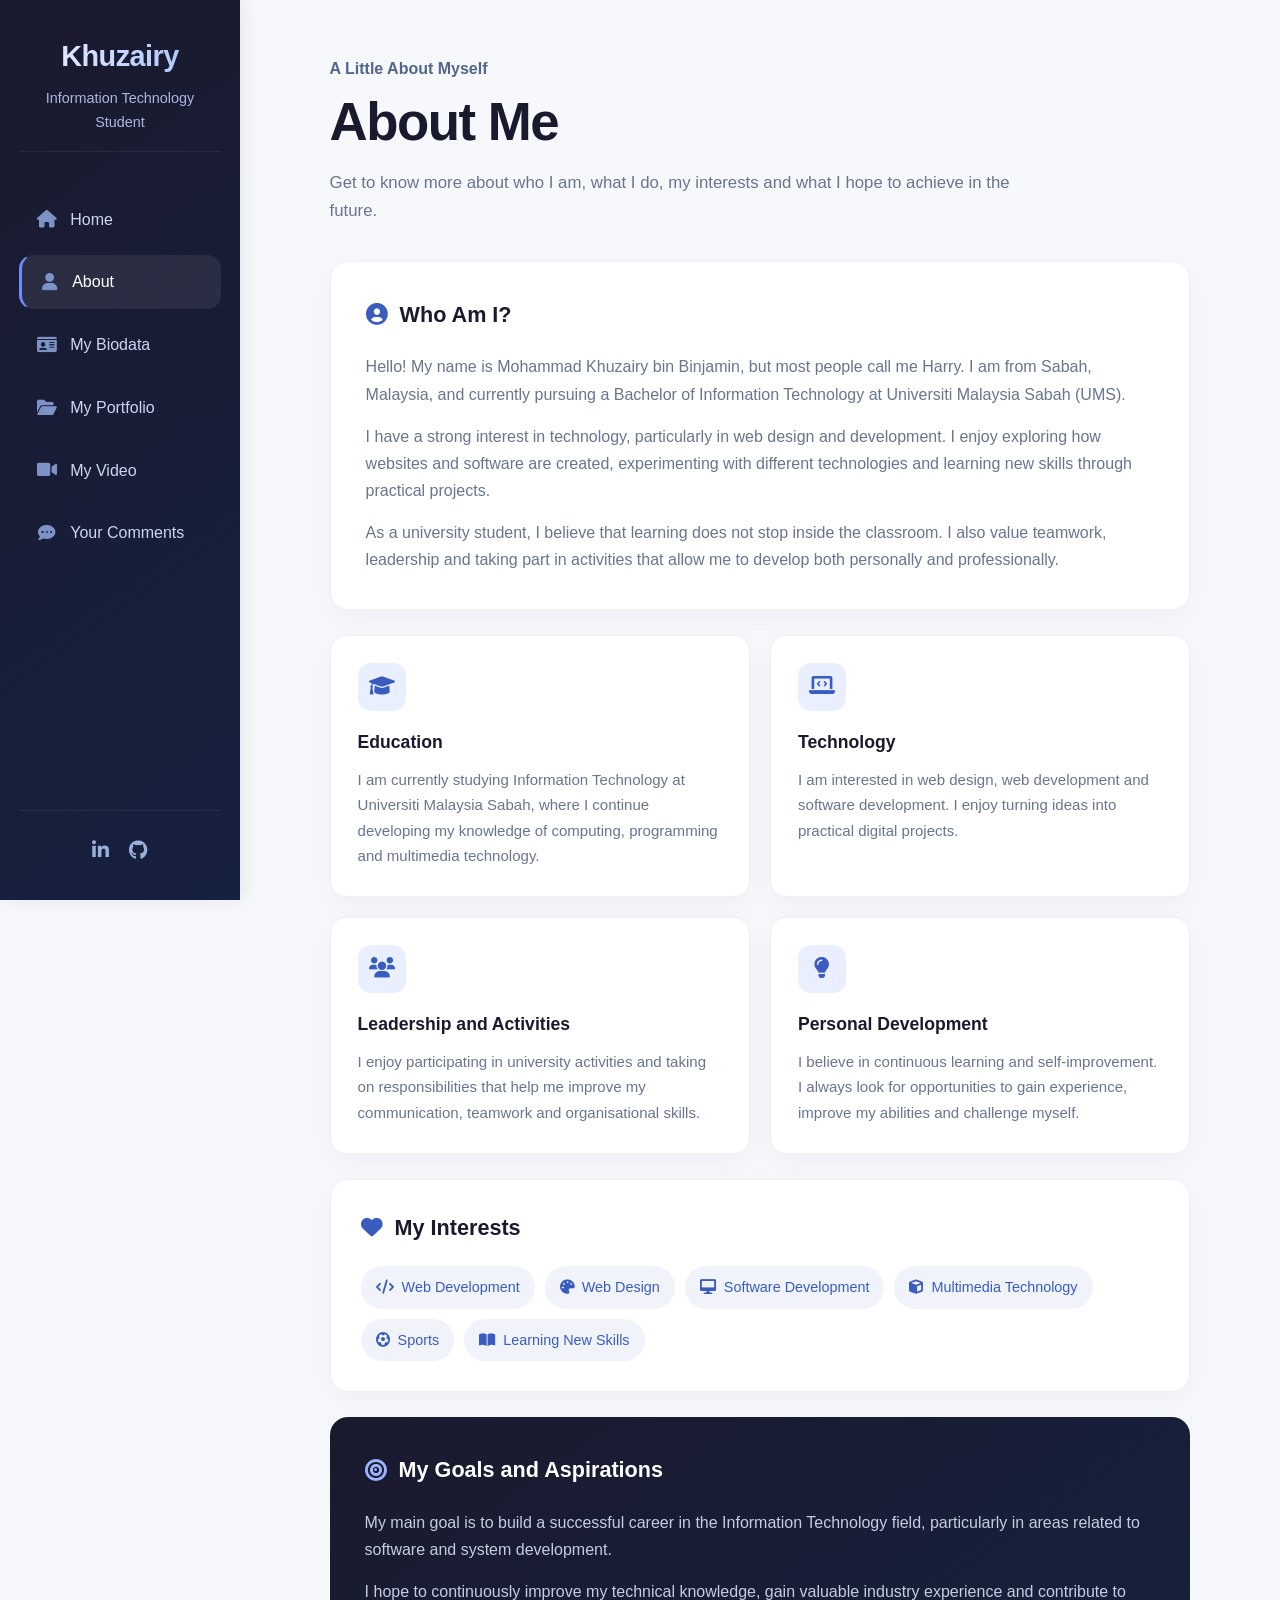
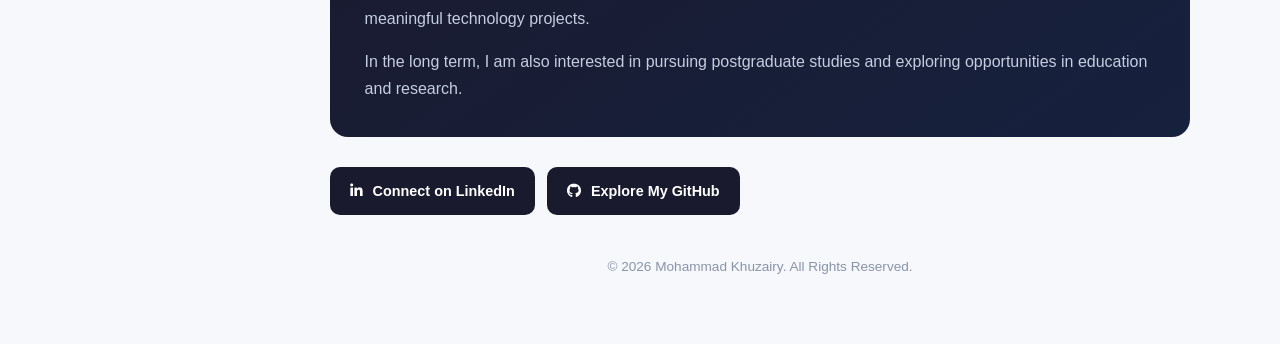
==== about.html @ 28a61d9a "Add files via upload" ====
<!DOCTYPE html>
<html lang="en">
<head>
    <meta charset="UTF-8">
    <meta name="viewport" content="width=device-width, initial-scale=1.0">
    <title>About Me | Khuzairy</title>

    <link rel="stylesheet" href="https://cdnjs.cloudflare.com/ajax/libs/font-awesome/6.0.0-beta3/css/all.min.css">

    <style>
        * {
            margin: 0;
            padding: 0;
            box-sizing: border-box;
        }

        html {
            scroll-behavior: smooth;
        }

        body {
            font-family: 'Inter', -apple-system, BlinkMacSystemFont, 'Segoe UI', sans-serif;
            background: #f6f8fc;
            color: #1e1e2f;
            line-height: 1.7;
        }

        /* SIDEBAR */

        .sidebar {
            width: 240px;
            height: 100vh;
            background: linear-gradient(145deg, #1a1a2e, #16213e);
            color: #f0f0f5;
            padding: 2rem 1.2rem;
            position: fixed;
            top: 0;
            left: 0;
            display: flex;
            flex-direction: column;
            align-items: center;
            text-align: center;
            box-shadow: 4px 0 20px rgba(0, 0, 0, 0.08);
            z-index: 10;
            overflow-y: auto;
            transition: all 0.2s;
        }

        .sidebar h2 {
            font-size: 1.8rem;
            font-weight: 600;
            letter-spacing: -0.5px;
            margin-bottom: 0.3rem;
            background: linear-gradient(to right, #e0e7ff, #b1c9ff);
            -webkit-background-clip: text;
            background-clip: text;
            color: transparent;
        }

        .sidebar .title-tag {
            color: #aab8e0;
            font-size: 0.9rem;
            font-weight: 400;
            margin-bottom: 2rem;
            border-bottom: 1px solid rgba(255, 255, 255, 0.06);
            padding-bottom: 1rem;
            width: 100%;
        }

        .sidebar-nav {
            width: 100%;
            display: flex;
            flex-direction: column;
            gap: 0.5rem;
            margin-top: 0.5rem;
        }

        .sidebar-nav a {
            display: flex;
            align-items: center;
            gap: 12px;
            color: #ccd6f0;
            text-decoration: none;
            padding: 0.8rem 1rem;
            border-radius: 14px;
            font-weight: 450;
            transition: all 0.2s ease;
            background: transparent;
            border: 1px solid transparent;
        }

        .sidebar-nav a i {
            width: 22px;
            font-size: 1.1rem;
            color: #7d93c7;
            transition: 0.2s;
        }

        .sidebar-nav a:hover {
            background: rgba(255, 255, 255, 0.07);
            color: white;
            border-color: rgba(255, 255, 255, 0.05);
            transform: translateX(4px);
        }

        .sidebar-nav a:hover i {
            color: #b7cdff;
        }

        .sidebar-nav a.active {
            background: rgba(255, 255, 255, 0.08);
            color: white;
            border-left: 3px solid #6d8cff;
        }

        .sidebar .social-links {
            margin-top: auto;
            padding-top: 1.5rem;
            display: flex;
            gap: 1.2rem;
            font-size: 1.2rem;
            color: #859bc9;
            border-top: 1px solid rgba(255, 255, 255, 0.06);
            width: 100%;
            justify-content: center;
        }

        .sidebar .social-links a {
            color: #9aafdb;
            transition: 0.2s;
        }

        .sidebar .social-links a:hover {
            color: white;
            transform: scale(1.1);
        }

        /* MOBILE MENU */

        .menu-toggle {
            display: none;
            position: fixed;
            top: 18px;
            right: 18px;
            z-index: 20;
            background: #1a1a2e;
            color: white;
            border: none;
            width: 44px;
            height: 44px;
            border-radius: 12px;
            font-size: 1.2rem;
            cursor: pointer;
        }

        /* MAIN CONTENT */

        .main-content {
            margin-left: 240px;
            min-height: 100vh;
            padding: 55px 7%;
        }

        .page-container {
            width: 100%;
            max-width: 1050px;
            margin: auto;
        }

        /* PAGE HEADER */

        .page-header {
            margin-bottom: 35px;
            animation: fadeInUp 0.8s ease;
        }

        .page-header .subtitle {
            color: #52658b;
            font-size: 1rem;
            font-weight: 600;
            margin-bottom: 8px;
        }

        .page-header h1 {
            font-size: clamp(2.3rem, 5vw, 3.3rem);
            color: #1a1a2e;
            letter-spacing: -1.5px;
            line-height: 1.2;
            margin-bottom: 15px;
        }

        .page-header p {
            color: #68758d;
            font-size: 1.05rem;
            max-width: 700px;
        }

        /* INTRODUCTION */

        .intro-section {
            background: white;
            padding: 35px;
            border-radius: 18px;
            border: 1px solid #edf0f7;
            box-shadow: 0 8px 30px rgba(26, 26, 46, 0.04);
            margin-bottom: 25px;
            animation: fadeIn 0.8s ease;
        }

        .section-heading {
            display: flex;
            align-items: center;
            gap: 12px;
            color: #1a1a2e;
            font-size: 1.35rem;
            margin-bottom: 20px;
        }

        .section-heading i {
            color: #3b5cbf;
        }

        .intro-section p {
            color: #68758d;
            margin-bottom: 15px;
            font-size: 1rem;
        }

        .intro-section p:last-child {
            margin-bottom: 0;
        }

        /* BACKGROUND CARDS */

        .background-grid {
            display: grid;
            grid-template-columns: repeat(2, 1fr);
            gap: 20px;
            margin-bottom: 25px;
        }

        .background-card {
            background: white;
            padding: 27px;
            border-radius: 16px;
            border: 1px solid #edf0f7;
            box-shadow: 0 8px 30px rgba(26, 26, 46, 0.04);
            transition: transform 0.25s ease;
        }

        .background-card:hover {
            transform: translateY(-4px);
        }

        .background-icon {
            width: 48px;
            height: 48px;
            display: flex;
            align-items: center;
            justify-content: center;
            background: #e9efff;
            color: #3b5cbf;
            border-radius: 13px;
            font-size: 1.3rem;
            margin-bottom: 17px;
        }

        .background-card h3 {
            color: #1a1a2e;
            font-size: 1.1rem;
            margin-bottom: 9px;
        }

        .background-card p {
            color: #68758d;
            font-size: 0.94rem;
        }

        /* INTERESTS */

        .interests-section {
            background: white;
            padding: 30px;
            border-radius: 18px;
            border: 1px solid #edf0f7;
            box-shadow: 0 8px 30px rgba(26, 26, 46, 0.04);
            margin-bottom: 25px;
        }

        .interest-list {
            display: flex;
            flex-wrap: wrap;
            gap: 10px;
        }

        .interest-tag {
            display: inline-flex;
            align-items: center;
            gap: 8px;
            background: #f0f3fa;
            color: #3b5cbf;
            padding: 9px 15px;
            border-radius: 25px;
            font-size: 0.9rem;
            font-weight: 500;
        }

        /* GOALS */

        .goals-section {
            background: linear-gradient(145deg, #1a1a2e, #16213e);
            padding: 35px;
            border-radius: 18px;
            color: white;
            margin-bottom: 25px;
        }

        .goals-section .section-heading {
            color: white;
        }

        .goals-section .section-heading i {
            color: #9db5ff;
        }

        .goals-section p {
            color: #c5cde0;
            font-size: 1rem;
            margin-bottom: 15px;
        }

        .goals-section p:last-child {
            margin-bottom: 0;
        }

        /* SOCIAL BUTTONS */

        .social-section {
            display: flex;
            flex-wrap: wrap;
            gap: 12px;
            margin-top: 30px;
        }

        .social-button {
            display: inline-flex;
            align-items: center;
            justify-content: center;
            gap: 10px;
            padding: 12px 20px;
            border-radius: 10px;
            background: #1a1a2e;
            color: white;
            text-decoration: none;
            font-size: 0.9rem;
            font-weight: 600;
            transition: 0.2s;
        }

        .social-button:hover {
            background: #3b5cbf;
            transform: translateY(-2px);
        }

        /* FOOTER */

        .footer {
            text-align: center;
            color: #8994a8;
            font-size: 0.85rem;
            padding: 40px 0 10px;
        }

        /* ANIMATIONS */

        @keyframes fadeInUp {
            from {
                opacity: 0;
                transform: translateY(25px);
            }
            to {
                opacity: 1;
                transform: translateY(0);
            }
        }

        @keyframes fadeIn {
            from {
                opacity: 0;
                transform: translateY(15px);
            }
            to {
                opacity: 1;
                transform: translateY(0);
            }
        }

        /* RESPONSIVE */

        @media (max-width: 1000px) {
            .main-content {
                padding: 45px 5%;
            }
        }

        @media (max-width: 768px) {
            .menu-toggle {
                display: block;
            }

            .sidebar {
                transform: translateX(-100%);
                transition: transform 0.3s ease;
            }

            .sidebar.open {
                transform: translateX(0);
            }

            .main-content {
                margin-left: 0;
                padding: 90px 25px 40px;
            }

            .background-grid {
                grid-template-columns: 1fr;
            }

            .intro-section,
            .interests-section,
            .goals-section {
                padding: 25px;
            }
        }

        @media (max-width: 420px) {
            .main-content {
                padding: 85px 18px 30px;
            }

            .intro-section,
            .interests-section,
            .goals-section {
                padding: 21px 18px;
            }

            .social-button {
                width: 100%;
            }
        }
    </style>
</head>

<body>

    <!-- MOBILE MENU -->
    <button class="menu-toggle" id="menuToggle" aria-label="Toggle navigation">
        <i class="fas fa-bars"></i>
    </button>

    <!-- SIDEBAR -->
    <aside class="sidebar" id="sidebar">

        <h2>Khuzairy</h2>
        <div class="title-tag">Information Technology Student</div>

        <nav class="sidebar-nav">
            <a href="index.html">
                <i class="fas fa-home"></i>
                <span>Home</span>
            </a>

            <a href="about.html" class="active">
                <i class="fas fa-user"></i>
                <span>About</span>
            </a>

            <a href="biodata.html">
                <i class="fas fa-id-card"></i>
                <span>My Biodata</span>
            </a>

            <a href="portfolio.html">
                <i class="fas fa-folder-open"></i>
                <span>My Portfolio</span>
            </a>

            <a href="video.html">
                <i class="fas fa-video"></i>
                <span>My Video</span>
            </a>

            <a href="comments.html">
                <i class="fas fa-comment-dots"></i>
                <span>Your Comments</span>
            </a>
        </nav>

        <div class="social-links">
            <a href="https://www.linkedin.com/in/mohdkhuzairy"
               target="_blank" rel="noopener noreferrer" aria-label="LinkedIn">
                <i class="fab fa-linkedin-in"></i>
            </a>

            <a href="https://github.com/MohdKhuzairyy"
               target="_blank" rel="noopener noreferrer" aria-label="GitHub">
                <i class="fab fa-github"></i>
            </a>

        </div>

    </aside>

    <!-- MAIN CONTENT -->
    <main class="main-content">

        <div class="page-container">

            <!-- PAGE HEADER -->
            <header class="page-header">
                <p class="subtitle">A Little About Myself</p>
                <h1>About Me</h1>
                <p>
                    Get to know more about who I am, what I do,
                    my interests and what I hope to achieve in the future.
                </p>
            </header>

            <!-- INTRODUCTION -->
            <section class="intro-section">

                <h2 class="section-heading">
                    <i class="fas fa-user-circle"></i>
                    Who Am I?
                </h2>

                <p>
                    Hello! My name is Mohammad Khuzairy bin Binjamin,
                    but most people call me Harry. I am from Sabah,
                    Malaysia, and currently pursuing a Bachelor of
                    Information Technology at Universiti Malaysia Sabah (UMS).
                </p>

                <p>
                    I have a strong interest in technology, particularly
                    in web design and development. I enjoy exploring how
                    websites and software are created, experimenting with
                    different technologies and learning new skills through
                    practical projects.
                </p>

                <p>
                    As a university student, I believe that learning does
                    not stop inside the classroom. I also value teamwork,
                    leadership and taking part in activities that allow me
                    to develop both personally and professionally.
                </p>

            </section>

            <!-- BACKGROUND -->
            <section class="background-grid">

                <article class="background-card">

                    <div class="background-icon">
                        <i class="fas fa-graduation-cap"></i>
                    </div>

                    <h3>Education</h3>

                    <p>
                        I am currently studying Information Technology
                        at Universiti Malaysia Sabah, where I continue
                        developing my knowledge of computing, programming
                        and multimedia technology.
                    </p>

                </article>

                <article class="background-card">

                    <div class="background-icon">
                        <i class="fas fa-laptop-code"></i>
                    </div>

                    <h3>Technology</h3>

                    <p>
                        I am interested in web design, web development
                        and software development. I enjoy turning ideas
                        into practical digital projects.
                    </p>

                </article>

                <article class="background-card">

                    <div class="background-icon">
                        <i class="fas fa-users"></i>
                    </div>

                    <h3>Leadership and Activities</h3>

                    <p>
                        I enjoy participating in university activities
                        and taking on responsibilities that help me
                        improve my communication, teamwork and
                        organisational skills.
                    </p>

                </article>

                <article class="background-card">

                    <div class="background-icon">
                        <i class="fas fa-lightbulb"></i>
                    </div>

                    <h3>Personal Development</h3>

                    <p>
                        I believe in continuous learning and self-improvement.
                        I always look for opportunities to gain experience,
                        improve my abilities and challenge myself.
                    </p>

                </article>

            </section>

            <!-- INTERESTS -->
            <section class="interests-section">

                <h2 class="section-heading">
                    <i class="fas fa-heart"></i>
                    My Interests
                </h2>

                <div class="interest-list">

                    <span class="interest-tag">
                        <i class="fas fa-code"></i>
                        Web Development
                    </span>

                    <span class="interest-tag">
                        <i class="fas fa-palette"></i>
                        Web Design
                    </span>

                    <span class="interest-tag">
                        <i class="fas fa-desktop"></i>
                        Software Development
                    </span>

                    <span class="interest-tag">
                        <i class="fas fa-cube"></i>
                        Multimedia Technology
                    </span>

                    <span class="interest-tag">
                        <i class="fas fa-futbol"></i>
                        Sports
                    </span>

                    <span class="interest-tag">
                        <i class="fas fa-book-open"></i>
                        Learning New Skills
                    </span>

                </div>

            </section>

            <!-- FUTURE GOALS -->
            <section class="goals-section">

                <h2 class="section-heading">
                    <i class="fas fa-bullseye"></i>
                    My Goals and Aspirations
                </h2>

                <p>
                    My main goal is to build a successful career in the
                    Information Technology field, particularly in areas
                    related to software and system development.
                </p>

                <p>
                    I hope to continuously improve my technical knowledge,
                    gain valuable industry experience and contribute to
                    meaningful technology projects.
                </p>

                <p>
                    In the long term, I am also interested in pursuing
                    postgraduate studies and exploring opportunities
                    in education and research.
                </p>

            </section>

            <!-- SOCIAL LINKS -->
            <section class="social-section">

                <a href="https://www.linkedin.com/in/mohdkhuzairy"
                   target="_blank"
                   rel="noopener noreferrer"
                   class="social-button">
                    <i class="fab fa-linkedin-in"></i>
                    Connect on LinkedIn
                </a>

                <a href="https://github.com/MohdKhuzairyy"
                   target="_blank"
                   rel="noopener noreferrer"
                   class="social-button">
                    <i class="fab fa-github"></i>
                    Explore My GitHub
                </a>

            </section>

            <!-- FOOTER -->
            <footer class="footer">
                <p>&copy; <span id="year"></span> Mohammad Khuzairy. All Rights Reserved.</p>
            </footer>

        </div>

    </main>

    <script>
        const menuToggle = document.getElementById("menuToggle");
        const sidebar = document.getElementById("sidebar");

        menuToggle.addEventListener("click", function () {
            sidebar.classList.toggle("open");

            const icon = menuToggle.querySelector("i");

            if (sidebar.classList.contains("open")) {
                icon.classList.remove("fa-bars");
                icon.classList.add("fa-times");
            } else {
                icon.classList.remove("fa-times");
                icon.classList.add("fa-bars");
            }
        });

        document.querySelectorAll(".sidebar-nav a").forEach(link => {
            link.addEventListener("click", function () {
                sidebar.classList.remove("open");

                const icon = menuToggle.querySelector("i");
                icon.classList.remove("fa-times");
                icon.classList.add("fa-bars");
            });
        });

        document.getElementById("year").textContent = new Date().getFullYear();
    </script>

</body>
</html>
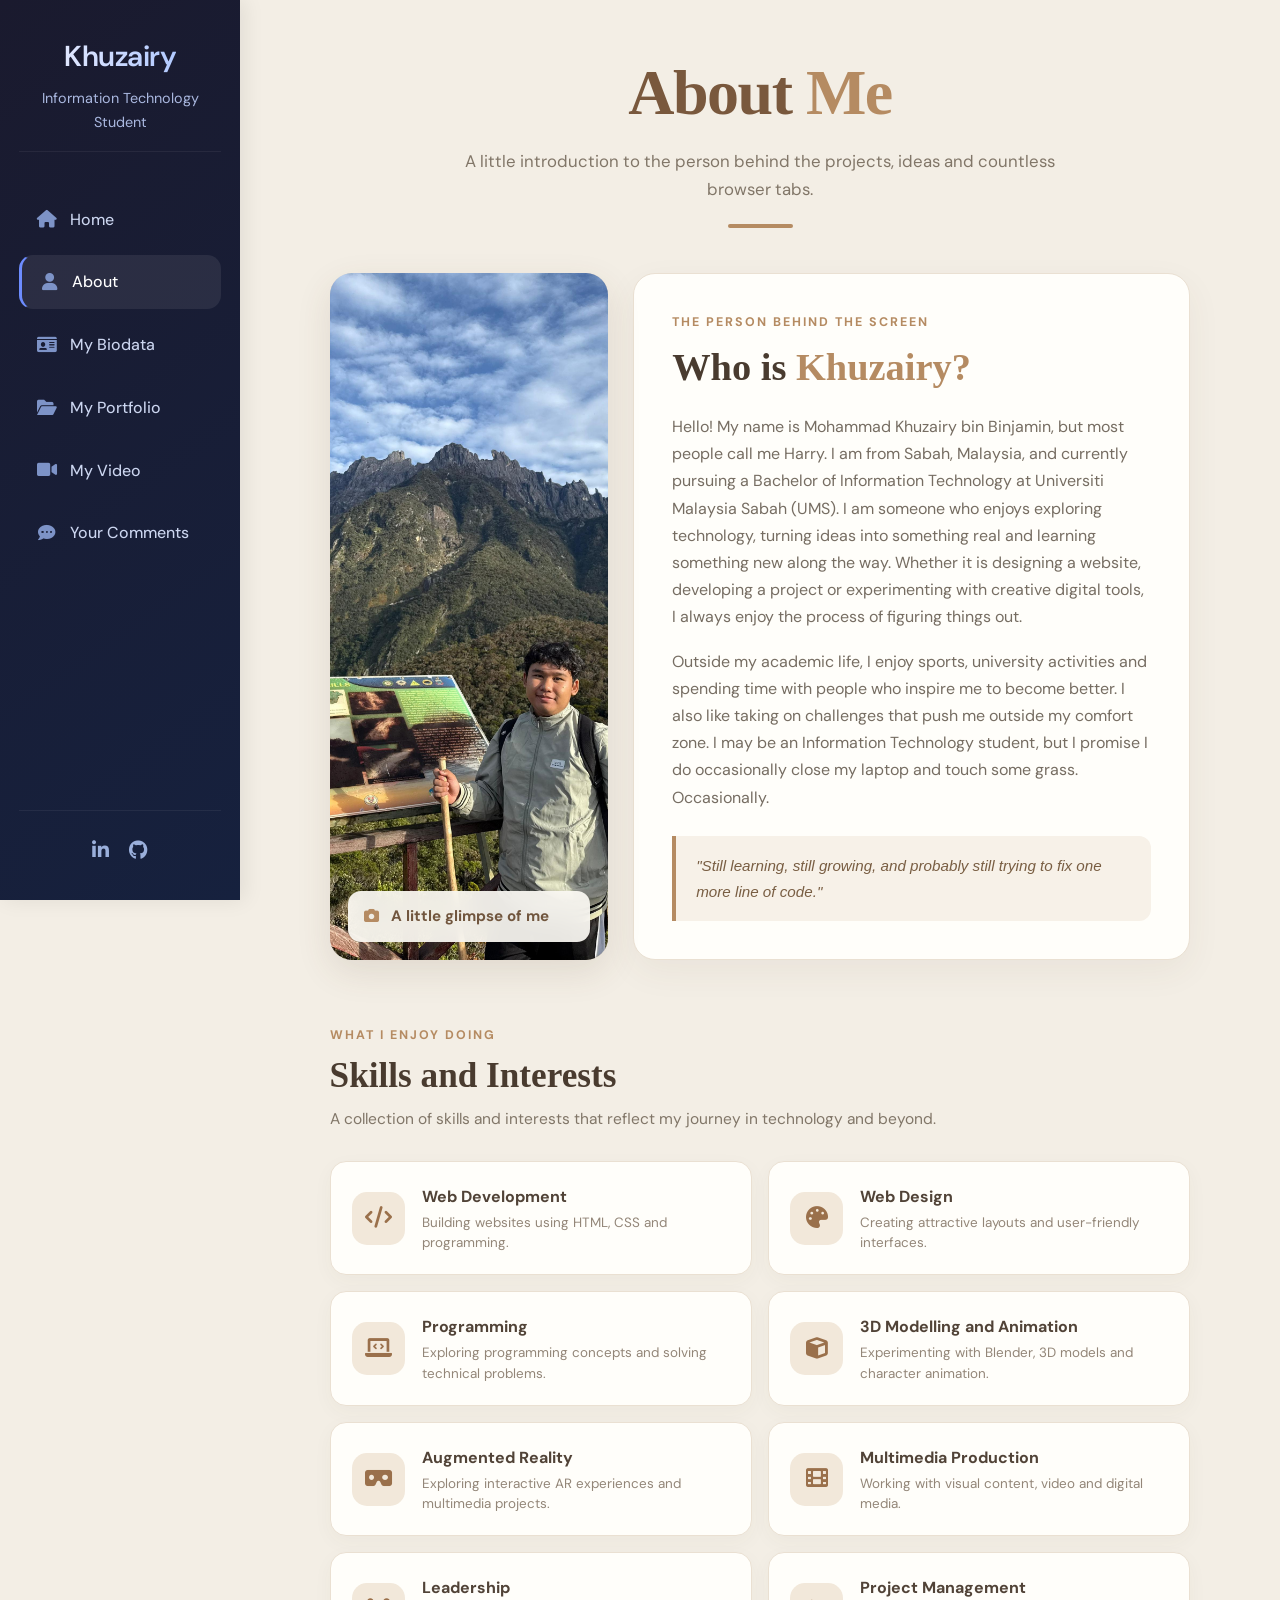
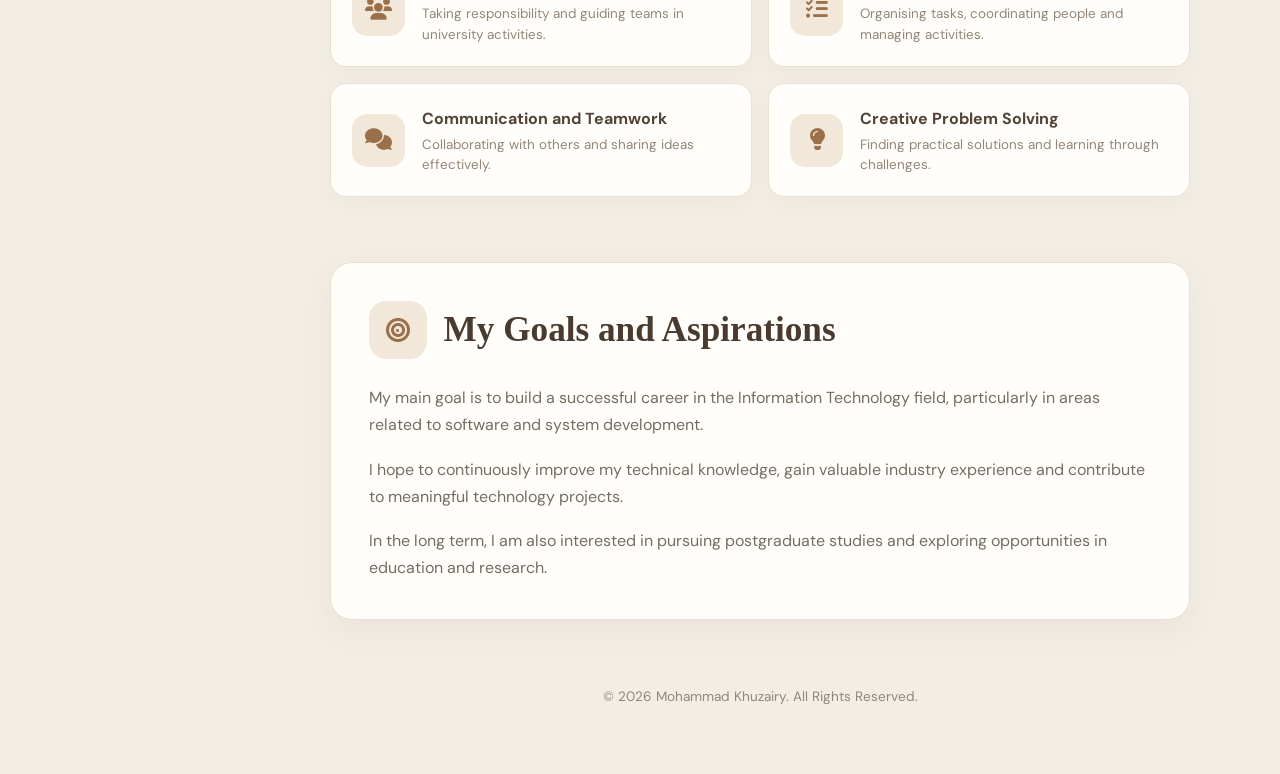
==== commit 7465868e: "Update fmt.Println message from 'Hello' to 'Goodbye'" ====
--- a/about.html
+++ b/about.html
@@ -1,3 +1,4 @@
+
 <!DOCTYPE html>
 <html lang="en">
 <head>
@@ -6,6 +7,7 @@
     <title>About Me | Khuzairy</title>
 
     <link rel="stylesheet" href="https://cdnjs.cloudflare.com/ajax/libs/font-awesome/6.0.0-beta3/css/all.min.css">
+    <link href="https://fonts.googleapis.com/css2?family=DM+Sans:wght@400;500;600;700&family=Playfair+Display:wght@600;700;800&display=swap" rel="stylesheet">
 
     <style>
         * {
@@ -19,9 +21,9 @@
         }
 
         body {
-            font-family: 'Inter', -apple-system, BlinkMacSystemFont, 'Segoe UI', sans-serif;
-            background: #f6f8fc;
-            color: #1e1e2f;
+            font-family: 'DM Sans', sans-serif;
+            background: #f3eee5;
+            color: #39352f;
             line-height: 1.7;
         }
 
@@ -163,210 +165,287 @@
 
         .page-container {
             width: 100%;
-            max-width: 1050px;
+            max-width: 1100px;
             margin: auto;
         }
 
         /* PAGE HEADER */
 
         .page-header {
-            margin-bottom: 35px;
+            text-align: center;
+            margin-bottom: 45px;
             animation: fadeInUp 0.8s ease;
         }
 
-        .page-header .subtitle {
-            color: #52658b;
-            font-size: 1rem;
-            font-weight: 600;
-            margin-bottom: 8px;
-        }
-
         .page-header h1 {
-            font-size: clamp(2.3rem, 5vw, 3.3rem);
-            color: #1a1a2e;
+            font-family: 'Playfair Display', serif;
+            font-size: clamp(2.8rem, 5vw, 4rem);
+            color: #79583d;
             letter-spacing: -1.5px;
             line-height: 1.2;
             margin-bottom: 15px;
         }
 
+        .page-header h1 span {
+            color: #b58b62;
+        }
+
         .page-header p {
-            color: #68758d;
+            color: #817668;
             font-size: 1.05rem;
-            max-width: 700px;
-        }
-
-        /* INTRODUCTION */
-
-        .intro-section {
-            background: white;
-            padding: 35px;
-            border-radius: 18px;
-            border: 1px solid #edf0f7;
-            box-shadow: 0 8px 30px rgba(26, 26, 46, 0.04);
-            margin-bottom: 25px;
-            animation: fadeIn 0.8s ease;
-        }
-
-        .section-heading {
+            max-width: 650px;
+            margin: auto;
+        }
+
+        .header-line {
+            width: 65px;
+            height: 4px;
+            background: #b58b62;
+            border-radius: 10px;
+            margin: 20px auto 0;
+        }
+
+        /* WHO IS KHUZAIRY */
+
+        .about-grid {
+            display: grid;
+            grid-template-columns: 4fr 8fr;
+            gap: 25px;
+            align-items: stretch;
+            margin-bottom: 65px;
+        }
+
+        .about-photo {
+            position: relative;
+            min-height: 420px;
+            border-radius: 22px;
+            overflow: hidden;
+            background: #e5d7c4;
+            box-shadow: 0 12px 35px rgba(87, 65, 44, 0.12);
+        }
+
+        .about-photo img {
+            width: 100%;
+            height: 100%;
+            position: absolute;
+            inset: 0;
+            object-fit: cover;
+            object-position: center;
+            transition: transform 0.6s ease;
+        }
+
+        .about-photo:hover img {
+            transform: scale(1.05);
+        }
+
+        .photo-label {
+            position: absolute;
+            bottom: 18px;
+            left: 18px;
+            right: 18px;
+            padding: 13px 16px;
+            background: rgba(255, 253, 248, 0.91);
+            backdrop-filter: blur(10px);
+            border-radius: 13px;
+            color: #71563e;
+            font-weight: 700;
+            font-size: 0.95rem;
+        }
+
+        .photo-label i {
+            color: #b58b62;
+            margin-right: 8px;
+        }
+
+        .about-card {
+            background: #fffefa;
+            padding: 38px;
+            border-radius: 22px;
+            border: 1px solid #eae0d2;
+            box-shadow: 0 12px 35px rgba(87, 65, 44, 0.06);
+            display: flex;
+            flex-direction: column;
+            justify-content: center;
+        }
+
+        .about-eyebrow {
+            color: #b58b62;
+            text-transform: uppercase;
+            letter-spacing: 2px;
+            font-size: 0.78rem;
+            font-weight: 700;
+            margin-bottom: 10px;
+        }
+
+        .about-card h2 {
+            font-family: 'Playfair Display', serif;
+            font-size: clamp(1.9rem, 3vw, 2.5rem);
+            color: #493b2f;
+            margin-bottom: 22px;
+            line-height: 1.25;
+        }
+
+        .about-card h2 span {
+            color: #b58b62;
+        }
+
+        .about-card p {
+            color: #766d62;
+            font-size: 1rem;
+            margin-bottom: 17px;
+        }
+
+        .about-card p:last-of-type {
+            margin-bottom: 0;
+        }
+
+        .about-quote {
+            margin-top: 25px;
+            padding: 17px 20px;
+            border-left: 4px solid #b58b62;
+            background: #f7f1e8;
+            border-radius: 0 12px 12px 0;
+            color: #795e43;
+            font-style: italic;
+            font-size: 0.95rem;
+        }
+
+        /* SECTION HEADINGS */
+
+        .section-header {
+            margin-bottom: 28px;
+        }
+
+        .section-header .eyebrow {
+            color: #b58b62;
+            text-transform: uppercase;
+            letter-spacing: 2px;
+            font-size: 0.78rem;
+            font-weight: 700;
+            margin-bottom: 6px;
+        }
+
+        .section-header h2 {
+            font-family: 'Playfair Display', serif;
+            color: #493b2f;
+            font-size: 2.2rem;
+            line-height: 1.3;
+        }
+
+        .section-header p {
+            color: #817668;
+            margin-top: 8px;
+            font-size: 0.97rem;
+        }
+
+        /* SKILLS AND INTERESTS */
+
+        .skills-section {
+            margin-bottom: 65px;
+        }
+
+        .skills-grid {
+            display: grid;
+            grid-template-columns: repeat(2, 1fr);
+            gap: 16px;
+        }
+
+        .skill-card {
             display: flex;
             align-items: center;
-            gap: 12px;
-            color: #1a1a2e;
-            font-size: 1.35rem;
-            margin-bottom: 20px;
-        }
-
-        .section-heading i {
-            color: #3b5cbf;
-        }
-
-        .intro-section p {
-            color: #68758d;
-            margin-bottom: 15px;
-            font-size: 1rem;
-        }
-
-        .intro-section p:last-child {
-            margin-bottom: 0;
-        }
-
-        /* BACKGROUND CARDS */
-
-        .background-grid {
-            display: grid;
-            grid-template-columns: repeat(2, 1fr);
-            gap: 20px;
-            margin-bottom: 25px;
-        }
-
-        .background-card {
-            background: white;
-            padding: 27px;
+            gap: 17px;
+            background: #fffefa;
+            padding: 21px;
+            border: 1px solid #eae0d2;
             border-radius: 16px;
-            border: 1px solid #edf0f7;
-            box-shadow: 0 8px 30px rgba(26, 26, 46, 0.04);
-            transition: transform 0.25s ease;
-        }
-
-        .background-card:hover {
-            transform: translateY(-4px);
-        }
-
-        .background-icon {
-            width: 48px;
-            height: 48px;
+            box-shadow: 0 6px 20px rgba(87, 65, 44, 0.04);
+            transition: all 0.3s ease;
+        }
+
+        .skill-card:hover {
+            transform: translateY(-5px);
+            box-shadow: 0 12px 25px rgba(87, 65, 44, 0.09);
+            border-color: #d6b995;
+        }
+
+        .skill-icon {
+            width: 53px;
+            height: 53px;
+            min-width: 53px;
             display: flex;
             align-items: center;
             justify-content: center;
-            background: #e9efff;
-            color: #3b5cbf;
-            border-radius: 13px;
-            font-size: 1.3rem;
-            margin-bottom: 17px;
-        }
-
-        .background-card h3 {
-            color: #1a1a2e;
-            font-size: 1.1rem;
-            margin-bottom: 9px;
-        }
-
-        .background-card p {
-            color: #68758d;
-            font-size: 0.94rem;
-        }
-
-        /* INTERESTS */
-
-        .interests-section {
-            background: white;
-            padding: 30px;
-            border-radius: 18px;
-            border: 1px solid #edf0f7;
-            box-shadow: 0 8px 30px rgba(26, 26, 46, 0.04);
+            background: #f2e8da;
+            color: #9a704b;
+            border-radius: 15px;
+            font-size: 1.35rem;
+            transition: all 0.3s ease;
+        }
+
+        .skill-card:hover .skill-icon {
+            background: #9a704b;
+            color: white;
+            transform: rotate(-5deg);
+        }
+
+        .skill-info h3 {
+            color: #514337;
+            font-size: 1rem;
+            margin-bottom: 3px;
+        }
+
+        .skill-info p {
+            color: #938678;
+            font-size: 0.84rem;
+            line-height: 1.5;
+        }
+
+        /* GOALS */
+
+        .goals-section {
+            background: #fffefa;
+            padding: 38px;
+            border-radius: 22px;
+            border: 1px solid #eae0d2;
+            box-shadow: 0 12px 35px rgba(87, 65, 44, 0.06);
             margin-bottom: 25px;
         }
 
-        .interest-list {
+        .goals-section .section-header {
             display: flex;
-            flex-wrap: wrap;
-            gap: 10px;
-        }
-
-        .interest-tag {
-            display: inline-flex;
             align-items: center;
-            gap: 8px;
-            background: #f0f3fa;
-            color: #3b5cbf;
-            padding: 9px 15px;
-            border-radius: 25px;
-            font-size: 0.9rem;
-            font-weight: 500;
-        }
-
-        /* GOALS */
-
-        .goals-section {
-            background: linear-gradient(145deg, #1a1a2e, #16213e);
-            padding: 35px;
-            border-radius: 18px;
-            color: white;
+            gap: 17px;
             margin-bottom: 25px;
         }
 
-        .goals-section .section-heading {
-            color: white;
-        }
-
-        .goals-section .section-heading i {
-            color: #9db5ff;
-        }
-
-        .goals-section p {
-            color: #c5cde0;
-            font-size: 1rem;
-            margin-bottom: 15px;
-        }
-
-        .goals-section p:last-child {
-            margin-bottom: 0;
-        }
-
-        /* SOCIAL BUTTONS */
-
-        .social-section {
+        .goals-icon {
+            width: 58px;
+            height: 58px;
+            min-width: 58px;
             display: flex;
-            flex-wrap: wrap;
-            gap: 12px;
-            margin-top: 30px;
-        }
-
-        .social-button {
-            display: inline-flex;
             align-items: center;
             justify-content: center;
-            gap: 10px;
-            padding: 12px 20px;
-            border-radius: 10px;
-            background: #1a1a2e;
-            color: white;
-            text-decoration: none;
-            font-size: 0.9rem;
-            font-weight: 600;
-            transition: 0.2s;
-        }
-
-        .social-button:hover {
-            background: #3b5cbf;
-            transform: translateY(-2px);
+            background: #f2e8da;
+            color: #9a704b;
+            border-radius: 17px;
+            font-size: 1.5rem;
+        }
+
+        .goals-content p {
+            color: #766d62;
+            font-size: 1rem;
+            margin-bottom: 17px;
+        }
+
+        .goals-content p:last-child {
+            margin-bottom: 0;
         }
 
         /* FOOTER */
 
         .footer {
             text-align: center;
-            color: #8994a8;
+            color: #938678;
             font-size: 0.85rem;
             padding: 40px 0 10px;
         }
@@ -401,6 +480,14 @@
             .main-content {
                 padding: 45px 5%;
             }
+
+            .about-grid {
+                grid-template-columns: 5fr 7fr;
+            }
+
+            .about-card {
+                padding: 28px;
+            }
         }
 
         @media (max-width: 768px) {
@@ -422,14 +509,20 @@
                 padding: 90px 25px 40px;
             }
 
-            .background-grid {
+            .about-grid {
                 grid-template-columns: 1fr;
             }
 
-            .intro-section,
-            .interests-section,
+            .about-photo {
+                min-height: 400px;
+            }
+
+            .skills-grid {
+                grid-template-columns: 1fr;
+            }
+
             .goals-section {
-                padding: 25px;
+                padding: 28px;
             }
         }
 
@@ -438,14 +531,28 @@
                 padding: 85px 18px 30px;
             }
 
-            .intro-section,
-            .interests-section,
+            .about-photo {
+                min-height: 330px;
+            }
+
+            .about-card {
+                padding: 25px 21px;
+            }
+
             .goals-section {
-                padding: 21px 18px;
-            }
-
-            .social-button {
-                width: 100%;
+                padding: 23px 19px;
+            }
+
+            .goals-section .section-header {
+                align-items: flex-start;
+            }
+
+            .section-header h2 {
+                font-size: 1.85rem;
+            }
+
+            .skill-card {
+                padding: 17px;
             }
         }
     </style>
@@ -506,7 +613,6 @@
                target="_blank" rel="noopener noreferrer" aria-label="GitHub">
                 <i class="fab fa-github"></i>
             </a>
-
         </div>
 
     </aside>
@@ -518,156 +624,178 @@
 
             <!-- PAGE HEADER -->
             <header class="page-header">
-                <p class="subtitle">A Little About Myself</p>
-                <h1>About Me</h1>
+                <h1>About <span>Me</span></h1>
                 <p>
-                    Get to know more about who I am, what I do,
-                    my interests and what I hope to achieve in the future.
+                    A little introduction to the person behind the projects,
+                    ideas and countless browser tabs.
                 </p>
+                <div class="header-line"></div>
             </header>
 
-            <!-- INTRODUCTION -->
-            <section class="intro-section">
-
-                <h2 class="section-heading">
-                    <i class="fas fa-user-circle"></i>
-                    Who Am I?
-                </h2>
-
-                <p>
-                    Hello! My name is Mohammad Khuzairy bin Binjamin,
-                    but most people call me Harry. I am from Sabah,
-                    Malaysia, and currently pursuing a Bachelor of
-                    Information Technology at Universiti Malaysia Sabah (UMS).
-                </p>
-
-                <p>
-                    I have a strong interest in technology, particularly
-                    in web design and development. I enjoy exploring how
-                    websites and software are created, experimenting with
-                    different technologies and learning new skills through
-                    practical projects.
-                </p>
-
-                <p>
-                    As a university student, I believe that learning does
-                    not stop inside the classroom. I also value teamwork,
-                    leadership and taking part in activities that allow me
-                    to develop both personally and professionally.
-                </p>
+            <!-- WHO IS KHUZAIRY -->
+            <section class="about-grid">
+
+                <div class="about-photo">
+                    <img src="assets/images/about-me.jpeg"
+                         alt="Portrait of Mohammad Khuzairy">
+
+                    <div class="photo-label">
+                        <i class="fas fa-camera"></i>
+                        A little glimpse of me
+                    </div>
+                </div>
+
+                <div class="about-card">
+
+                    <div class="about-eyebrow">The person behind the screen</div>
+
+                    <h2>Who is <span>Khuzairy?</span></h2>
+
+                    <p>
+                        Hello! My name is Mohammad Khuzairy bin Binjamin,
+                        but most people call me Harry. I am from Sabah,
+                        Malaysia, and currently pursuing a Bachelor of
+                        Information Technology at Universiti Malaysia Sabah
+                        (UMS). I am someone who enjoys exploring technology,
+                        turning ideas into something real and learning
+                        something new along the way. Whether it is designing
+                        a website, developing a project or experimenting
+                        with creative digital tools, I always enjoy the
+                        process of figuring things out.
+                    </p>
+
+                    <p>
+                        Outside my academic life, I enjoy sports, university
+                        activities and spending time with people who inspire
+                        me to become better. I also like taking on challenges
+                        that push me outside my comfort zone. I may be an
+                        Information Technology student, but I promise I do
+                        occasionally close my laptop and touch some grass.
+                        Occasionally.
+                    </p>
+
+                    <div class="about-quote">
+                        "Still learning, still growing, and probably still
+                        trying to fix one more line of code."
+                    </div>
+
+                </div>
 
             </section>
 
-            <!-- BACKGROUND -->
-            <section class="background-grid">
-
-                <article class="background-card">
-
-                    <div class="background-icon">
-                        <i class="fas fa-graduation-cap"></i>
-                    </div>
-
-                    <h3>Education</h3>
-
+            <!-- SKILLS AND INTERESTS -->
+            <section class="skills-section">
+
+                <div class="section-header">
+                    <div class="eyebrow">What I enjoy doing</div>
+                    <h2>Skills and Interests</h2>
                     <p>
-                        I am currently studying Information Technology
-                        at Universiti Malaysia Sabah, where I continue
-                        developing my knowledge of computing, programming
-                        and multimedia technology.
+                        A collection of skills and interests that reflect
+                        my journey in technology and beyond.
                     </p>
-
-                </article>
-
-                <article class="background-card">
-
-                    <div class="background-icon">
-                        <i class="fas fa-laptop-code"></i>
-                    </div>
-
-                    <h3>Technology</h3>
-
-                    <p>
-                        I am interested in web design, web development
-                        and software development. I enjoy turning ideas
-                        into practical digital projects.
-                    </p>
-
-                </article>
-
-                <article class="background-card">
-
-                    <div class="background-icon">
-                        <i class="fas fa-users"></i>
-                    </div>
-
-                    <h3>Leadership and Activities</h3>
-
-                    <p>
-                        I enjoy participating in university activities
-                        and taking on responsibilities that help me
-                        improve my communication, teamwork and
-                        organisational skills.
-                    </p>
-
-                </article>
-
-                <article class="background-card">
-
-                    <div class="background-icon">
-                        <i class="fas fa-lightbulb"></i>
-                    </div>
-
-                    <h3>Personal Development</h3>
-
-                    <p>
-                        I believe in continuous learning and self-improvement.
-                        I always look for opportunities to gain experience,
-                        improve my abilities and challenge myself.
-                    </p>
-
-                </article>
-
-            </section>
-
-            <!-- INTERESTS -->
-            <section class="interests-section">
-
-                <h2 class="section-heading">
-                    <i class="fas fa-heart"></i>
-                    My Interests
-                </h2>
-
-                <div class="interest-list">
-
-                    <span class="interest-tag">
-                        <i class="fas fa-code"></i>
-                        Web Development
-                    </span>
-
-                    <span class="interest-tag">
-                        <i class="fas fa-palette"></i>
-                        Web Design
-                    </span>
-
-                    <span class="interest-tag">
-                        <i class="fas fa-desktop"></i>
-                        Software Development
-                    </span>
-
-                    <span class="interest-tag">
-                        <i class="fas fa-cube"></i>
-                        Multimedia Technology
-                    </span>
-
-                    <span class="interest-tag">
-                        <i class="fas fa-futbol"></i>
-                        Sports
-                    </span>
-
-                    <span class="interest-tag">
-                        <i class="fas fa-book-open"></i>
-                        Learning New Skills
-                    </span>
+                </div>
+
+                <div class="skills-grid">
+
+                    <article class="skill-card">
+                        <div class="skill-icon">
+                            <i class="fas fa-code"></i>
+                        </div>
+                        <div class="skill-info">
+                            <h3>Web Development</h3>
+                            <p>Building websites using HTML, CSS and programming.</p>
+                        </div>
+                    </article>
+
+                    <article class="skill-card">
+                        <div class="skill-icon">
+                            <i class="fas fa-palette"></i>
+                        </div>
+                        <div class="skill-info">
+                            <h3>Web Design</h3>
+                            <p>Creating attractive layouts and user-friendly interfaces.</p>
+                        </div>
+                    </article>
+
+                    <article class="skill-card">
+                        <div class="skill-icon">
+                            <i class="fas fa-laptop-code"></i>
+                        </div>
+                        <div class="skill-info">
+                            <h3>Programming</h3>
+                            <p>Exploring programming concepts and solving technical problems.</p>
+                        </div>
+                    </article>
+
+                    <article class="skill-card">
+                        <div class="skill-icon">
+                            <i class="fas fa-cube"></i>
+                        </div>
+                        <div class="skill-info">
+                            <h3>3D Modelling and Animation</h3>
+                            <p>Experimenting with Blender, 3D models and character animation.</p>
+                        </div>
+                    </article>
+
+                    <article class="skill-card">
+                        <div class="skill-icon">
+                            <i class="fas fa-vr-cardboard"></i>
+                        </div>
+                        <div class="skill-info">
+                            <h3>Augmented Reality</h3>
+                            <p>Exploring interactive AR experiences and multimedia projects.</p>
+                        </div>
+                    </article>
+
+                    <article class="skill-card">
+                        <div class="skill-icon">
+                            <i class="fas fa-film"></i>
+                        </div>
+                        <div class="skill-info">
+                            <h3>Multimedia Production</h3>
+                            <p>Working with visual content, video and digital media.</p>
+                        </div>
+                    </article>
+
+                    <article class="skill-card">
+                        <div class="skill-icon">
+                            <i class="fas fa-users"></i>
+                        </div>
+                        <div class="skill-info">
+                            <h3>Leadership</h3>
+                            <p>Taking responsibility and guiding teams in university activities.</p>
+                        </div>
+                    </article>
+
+                    <article class="skill-card">
+                        <div class="skill-icon">
+                            <i class="fas fa-tasks"></i>
+                        </div>
+                        <div class="skill-info">
+                            <h3>Project Management</h3>
+                            <p>Organising tasks, coordinating people and managing activities.</p>
+                        </div>
+                    </article>
+
+                    <article class="skill-card">
+                        <div class="skill-icon">
+                            <i class="fas fa-comments"></i>
+                        </div>
+                        <div class="skill-info">
+                            <h3>Communication and Teamwork</h3>
+                            <p>Collaborating with others and sharing ideas effectively.</p>
+                        </div>
+                    </article>
+
+                    <article class="skill-card">
+                        <div class="skill-icon">
+                            <i class="fas fa-lightbulb"></i>
+                        </div>
+                        <div class="skill-info">
+                            <h3>Creative Problem Solving</h3>
+                            <p>Finding practical solutions and learning through challenges.</p>
+                        </div>
+                    </article>
 
                 </div>
 
@@ -676,55 +804,43 @@
             <!-- FUTURE GOALS -->
             <section class="goals-section">
 
-                <h2 class="section-heading">
-                    <i class="fas fa-bullseye"></i>
-                    My Goals and Aspirations
-                </h2>
-
-                <p>
-                    My main goal is to build a successful career in the
-                    Information Technology field, particularly in areas
-                    related to software and system development.
-                </p>
-
-                <p>
-                    I hope to continuously improve my technical knowledge,
-                    gain valuable industry experience and contribute to
-                    meaningful technology projects.
-                </p>
-
-                <p>
-                    In the long term, I am also interested in pursuing
-                    postgraduate studies and exploring opportunities
-                    in education and research.
-                </p>
-
-            </section>
-
-            <!-- SOCIAL LINKS -->
-            <section class="social-section">
-
-                <a href="https://www.linkedin.com/in/mohdkhuzairy"
-                   target="_blank"
-                   rel="noopener noreferrer"
-                   class="social-button">
-                    <i class="fab fa-linkedin-in"></i>
-                    Connect on LinkedIn
-                </a>
-
-                <a href="https://github.com/MohdKhuzairyy"
-                   target="_blank"
-                   rel="noopener noreferrer"
-                   class="social-button">
-                    <i class="fab fa-github"></i>
-                    Explore My GitHub
-                </a>
+                <div class="section-header">
+
+                    <div style="display: flex; align-items: center; gap: 17px;">
+                        <div class="goals-icon">
+                            <i class="fas fa-bullseye"></i>
+                        </div>
+                        <h2>My Goals and Aspirations</h2>
+                    </div>
+                </div>
+
+                <div class="goals-content">
+
+                    <p>
+                        My main goal is to build a successful career in the
+                        Information Technology field, particularly in areas
+                        related to software and system development.
+                    </p>
+
+                    <p>
+                        I hope to continuously improve my technical knowledge,
+                        gain valuable industry experience and contribute to
+                        meaningful technology projects.
+                    </p>
+
+                    <p>
+                        In the long term, I am also interested in pursuing
+                        postgraduate studies and exploring opportunities
+                        in education and research.
+                    </p>
+
+                </div>
 
             </section>
 
             <!-- FOOTER -->
             <footer class="footer">
-                <p>&copy; <span id="year"></span> Mohammad Khuzairy. All Rights Reserved.</p>
+                <p>© <span id="year"></span> Mohammad Khuzairy. All Rights Reserved.</p>
             </footer>
 
         </div>
@@ -763,4 +879,4 @@
     </script>
 
 </body>
-</html>+</html>
